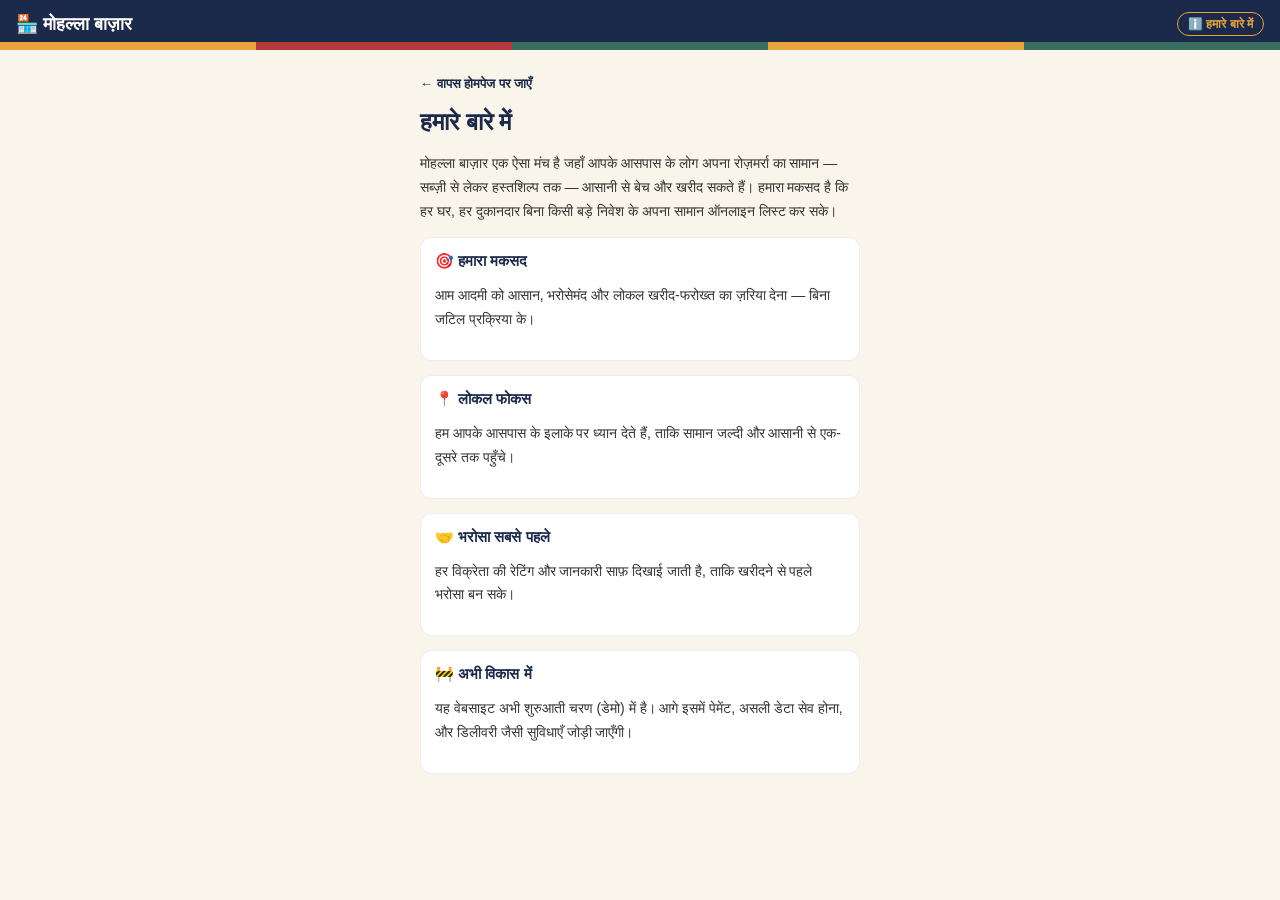
==== about.html @ aa0dbf9a "Create about.html" ====
<!DOCTYPE html>
<html lang="hi">
<head>
  <meta charset="UTF-8">
  <meta name="viewport" content="width=device-width, initial-scale=1.0">
  <title>हमारे बारे में — मोहल्ला बाज़ार</title>
  <link rel="stylesheet" href="style.css">
</head>
<body>

  <header class="header">
    <div class="header-top">
      <div class="logo">🏪 <span>मोहल्ला बाज़ार</span></div>
      <a href="about.html" class="about-link">ℹ️ हमारे बारे में</a>
    </div>
    <div class="stripe">
      <span style="background:#E8A33D"></span>
      <span style="background:#B33A3A"></span>
      <span style="background:#3B6E5E"></span>
      <span style="background:#E8A33D"></span>
      <span style="background:#3B6E5E"></span>
    </div>
  </header>

  <div class="about-page">
    <a href="index.html" class="back-link">← वापस होमपेज पर जाएँ</a>

    <h1>हमारे बारे में</h1>
    <p>
      मोहल्ला बाज़ार एक ऐसा मंच है जहाँ आपके आसपास के लोग अपना रोज़मर्रा का सामान — सब्ज़ी से लेकर हस्तशिल्प तक — आसानी से बेच और खरीद सकते हैं। हमारा मकसद है कि हर घर, हर दुकानदार बिना किसी बड़े निवेश के अपना सामान ऑनलाइन लिस्ट कर सके।
    </p>

    <div class="about-card">
      <h3>🎯 हमारा मकसद</h3>
      <p>आम आदमी को आसान, भरोसेमंद और लोकल खरीद-फरोख्त का ज़रिया देना — बिना जटिल प्रक्रिया के।</p>
    </div>

    <div class="about-card">
      <h3>📍 लोकल फोकस</h3>
      <p>हम आपके आसपास के इलाके पर ध्यान देते हैं, ताकि सामान जल्दी और आसानी से एक-दूसरे तक पहुँचे।</p>
    </div>

    <div class="about-card">
      <h3>🤝 भरोसा सबसे पहले</h3>
      <p>हर विक्रेता की रेटिंग और जानकारी साफ़ दिखाई जाती है, ताकि खरीदने से पहले भरोसा बन सके।</p>
    </div>

    <div class="about-card">
      <h3>🚧 अभी विकास में</h3>
      <p>यह वेबसाइट अभी शुरुआती चरण (डेमो) में है। आगे इसमें पेमेंट, असली डेटा सेव होना, और डिलीवरी जैसी सुविधाएँ जोड़ी जाएँगी।</p>
    </div>
  </div>

</body>
</html>
---- style.css ----
* {
  box-sizing: border-box;
}

body {
  margin: 0;
  font-family: 'Noto Sans Devanagari', 'Noto Sans', sans-serif;
  background-color: #FAF5EA;
  color: #1A1A1A;
}

/* ===== हेडर ===== */
.header {
  background-color: #1B2A4A;
  color: white;
  position: sticky;
  top: 0;
  z-index: 20;
}

.header-top {
  display: flex;
  align-items: center;
  justify-content: space-between;
  padding: 12px 16px 6px;
  font-weight: 800;
  font-size: 18px;
}

.about-link {
  color: #E8A33D;
  text-decoration: none;
  font-size: 12px;
  font-weight: 600;
  border: 1px solid #E8A33D;
  padding: 4px 10px;
  border-radius: 20px;
  white-space: nowrap;
}

.location {
  padding: 0 16px 8px;
  color: #E8A33D;
  font-size: 12px;
}

.search-box {
  padding: 0 16px 12px;
}

.search-box input {
  width: 100%;
  padding: 10px 14px;
  border-radius: 12px;
  border: none;
  outline: none;
  font-size: 14px;
  font-family: inherit;
}

.stripe {
  display: flex;
  height: 8px;
}

.stripe span {
  flex: 1;
}

/* ===== श्रेणियाँ (categories) ===== */
.categories {
  display: flex;
  gap: 8px;
  overflow-x: auto;
  padding: 12px;
  background: #FAF5EA;
  border-bottom: 1px solid rgba(27,42,74,0.1);
}

.cat-btn {
  flex: 0 0 auto;
  display: flex;
  flex-direction: column;
  align-items: center;
  gap: 2px;
  padding: 6px 12px;
  border-radius: 12px;
  border: 1px solid rgba(27,42,74,0.15);
  background: white;
  color: #1B2A4A;
  font-family: inherit;
  font-size: 11px;
  font-weight: 500;
}

.cat-btn.active {
  background: #1B2A4A;
  color: white;
  border-color: #1B2A4A;
}

.cat-btn .emoji {
  font-size: 16px;
}

/* ===== प्रोडक्ट ग्रिड ===== */
.grid {
  padding: 12px;
  display: grid;
  grid-template-columns: 1fr 1fr;
  gap: 12px;
  padding-bottom: 90px;
}

.card {
  background: white;
  border-radius: 12px;
  overflow: hidden;
  border: 1px solid rgba(27,42,74,0.08);
  text-align: left;
  cursor: pointer;
}

.card img {
  width: 100%;
  height: 110px;
  object-fit: cover;
  display: block;
  background: #EDE4D3;
}

.card-body {
  padding: 8px;
}

.card-title {
  font-size: 13px;
  font-weight: 500;
  min-height: 2.3em;
}

.card-price {
  font-weight: 800;
  color: #B33A3A;
  font-size: 15px;
  margin-top: 4px;
}

.card-seller {
  font-size: 10px;
  color: rgba(26,26,26,0.5);
  margin-top: 2px;
}

.dist-badge {
  position: relative;
  top: -26px;
  left: 6px;
  display: inline-block;
  background: rgba(27,42,74,0.85);
  color: white;
  font-size: 10px;
  padding: 2px 6px;
  border-radius: 6px;
}

/* ===== फ्लोटिंग बटन ===== */
.fab {
  position: fixed;
  bottom: 20px;
  right: 20px;
  width: 56px;
  height: 56px;
  border-radius: 50%;
  background: #E8A33D;
  color: #1B2A4A;
  border: none;
  font-size: 28px;
  font-weight: bold;
  box-shadow: 0 4px 10px rgba(0,0,0,0.2);
}

/* ===== मॉडल / पॉपअप ===== */
.modal-overlay {
  display: none;
  position: fixed;
  inset: 0;
  background: rgba(0,0,0,0.4);
  z-index: 30;
  align-items: flex-end;
  justify-content: center;
}

.modal-overlay.show {
  display: flex;
}

.modal {
  background: white;
  width: 100%;
  max-width: 480px;
  border-radius: 16px 16px 0 0;
  padding: 16px;
  max-height: 85vh;
  overflow-y: auto;
}

.modal h2 {
  color: #1B2A4A;
  font-size: 18px;
}

.modal img {
  width: 100%;
  height: 180px;
  object-fit: cover;
  border-radius: 10px;
  background: #EDE4D3;
}

.modal label {
  display: block;
  font-size: 12px;
  color: rgba(26,26,26,0.6);
  margin-top: 10px;
}

.modal input, .modal select {
  width: 100%;
  padding: 10px;
  border-radius: 8px;
  border: 1px solid rgba(27,42,74,0.15);
  font-family: inherit;
  font-size: 14px;
  margin-top: 4px;
}

.btn-primary {
  width: 100%;
  background: #E8A33D;
  color: #1B2A4A;
  border: none;
  padding: 12px;
  border-radius: 10px;
  font-weight: 800;
  font-size: 15px;
  margin-top: 16px;
}

.btn-secondary {
  width: 100%;
  background: transparent;
  color: rgba(26,26,26,0.5);
  border: none;
  padding: 8px;
  font-size: 13px;
  margin-top: 6px;
}

.seller-box {
  display: flex;
  align-items: center;
  gap: 10px;
  background: #FAF5EA;
  border-radius: 10px;
  padding: 10px;
  margin-top: 14px;
}

.seller-avatar {
  width: 40px;
  height: 40px;
  border-radius: 50%;
  background: #1B2A4A;
  color: white;
  display: flex;
  align-items: center;
  justify-content: center;
  font-weight: bold;
}

.seller-info {
  flex: 1;
}

.seller-name {
  font-size: 14px;
  font-weight: 600;
}

.seller-area {
  font-size: 11px;
  color: rgba(26,26,26,0.5);
}

/* ===== About पेज ===== */
.about-page {
  max-width: 480px;
  margin: 0 auto;
  padding: 24px 20px 60px;
}

.about-page .back-link {
  color: #1B2A4A;
  text-decoration: none;
  font-size: 13px;
  font-weight: 600;
}

.about-page h1 {
  color: #1B2A4A;
  font-size: 24px;
  margin-top: 16px;
}

.about-page p {
  font-size: 14px;
  line-height: 1.7;
  color: #333;
}

.about-card {
  background: white;
  border-radius: 12px;
  padding: 14px;
  margin-top: 14px;
  border: 1px solid rgba(27,42,74,0.08);
}

.about-card h3 {
  color: #1B2A4A;
  font-size: 15px;
  margin: 0 0 6px;
                         }
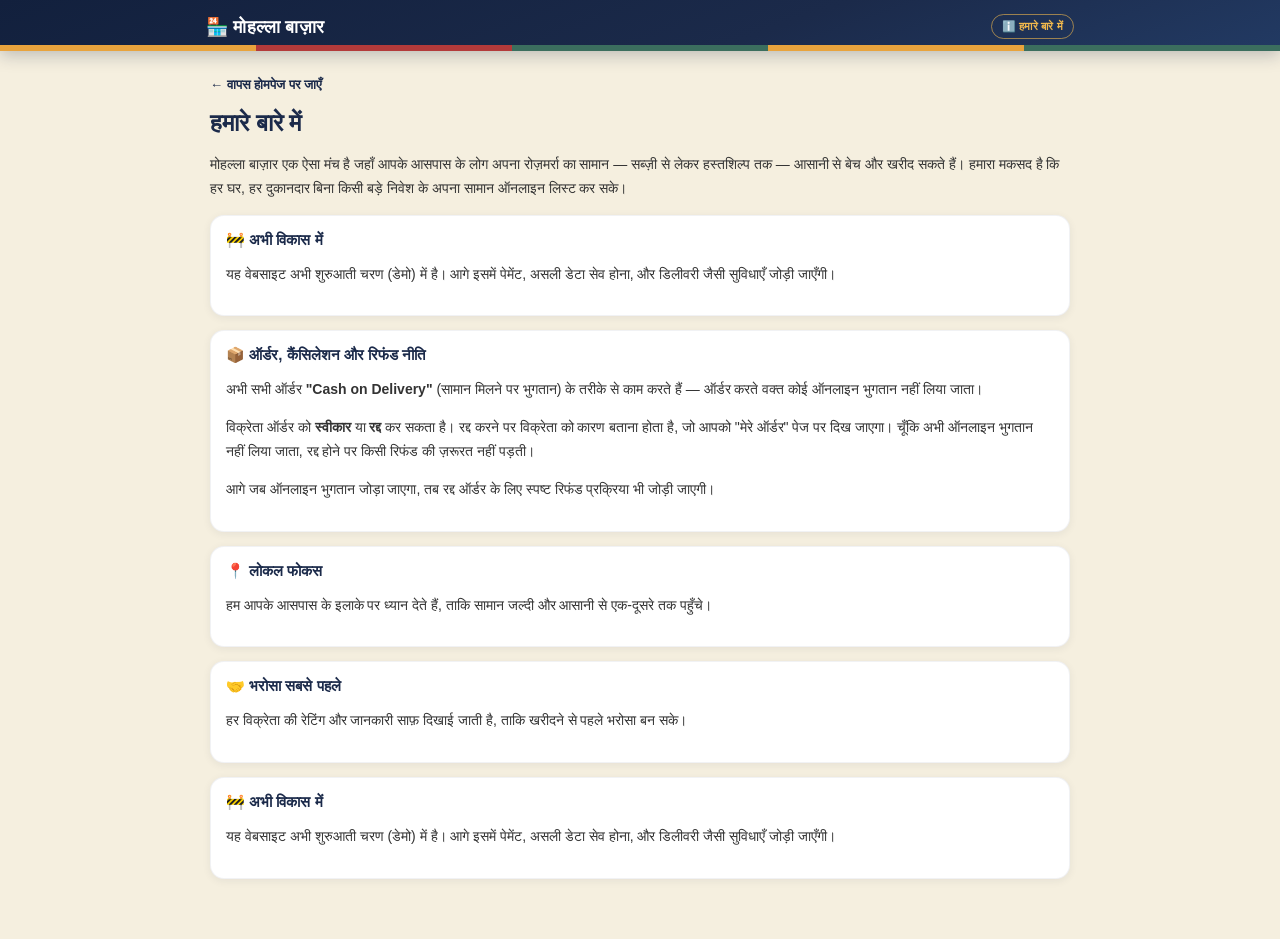
==== commit 1a317778: "Update about.html" ====
--- a/about.html
+++ b/about.html
@@ -31,8 +31,21 @@
     </p>
 
     <div class="about-card">
-      <h3>🎯 हमारा मकसद</h3>
-      <p>आम आदमी को आसान, भरोसेमंद और लोकल खरीद-फरोख्त का ज़रिया देना — बिना जटिल प्रक्रिया के।</p>
+      <h3>🚧 अभी विकास में</h3>
+      <p>यह वेबसाइट अभी शुरुआती चरण (डेमो) में है। आगे इसमें पेमेंट, असली डेटा सेव होना, और डिलीवरी जैसी सुविधाएँ जोड़ी जाएँगी।</p>
+    </div>
+
+    <div class="about-card">
+      <h3>📦 ऑर्डर, कैंसिलेशन और रिफंड नीति</h3>
+      <p>
+        अभी सभी ऑर्डर <b>"Cash on Delivery"</b> (सामान मिलने पर भुगतान) के तरीके से काम करते हैं — ऑर्डर करते वक्त कोई ऑनलाइन भुगतान नहीं लिया जाता।
+      </p>
+      <p>
+        विक्रेता ऑर्डर को <b>स्वीकार</b> या <b>रद्द</b> कर सकता है। रद्द करने पर विक्रेता को कारण बताना होता है, जो आपको "मेरे ऑर्डर" पेज पर दिख जाएगा। चूँकि अभी ऑनलाइन भुगतान नहीं लिया जाता, रद्द होने पर किसी रिफंड की ज़रूरत नहीं पड़ती।
+      </p>
+      <p>
+        आगे जब ऑनलाइन भुगतान जोड़ा जाएगा, तब रद्द ऑर्डर के लिए स्पष्ट रिफंड प्रक्रिया भी जोड़ी जाएगी।
+      </p>
     </div>
 
     <div class="about-card">
--- a/style.css
+++ b/style.css
@@ -5,62 +5,82 @@
 body {
   margin: 0;
   font-family: 'Noto Sans Devanagari', 'Noto Sans', sans-serif;
-  background-color: #FAF5EA;
+  background-color: #F5EFDF;
   color: #1A1A1A;
 }
 
 /* ===== हेडर ===== */
 .header {
-  background-color: #1B2A4A;
+  background: linear-gradient(160deg, #12203D 0%, #1B2A4A 60%, #223a63 100%);
   color: white;
   position: sticky;
   top: 0;
   z-index: 20;
+  box-shadow: 0 4px 16px rgba(18,32,61,0.25);
 }
 
 .header-top {
   display: flex;
   align-items: center;
   justify-content: space-between;
-  padding: 12px 16px 6px;
+  padding: 14px 16px 6px;
   font-weight: 800;
   font-size: 18px;
-}
-
-.about-link {
-  color: #E8A33D;
+  letter-spacing: 0.2px;
+}
+
+.header-links {
+  display: flex;
+  gap: 6px;
+}
+
+.about-link, .seller-link {
+  color: #F0B84D;
   text-decoration: none;
-  font-size: 12px;
+  font-size: 11px;
   font-weight: 600;
-  border: 1px solid #E8A33D;
-  padding: 4px 10px;
+  border: 1px solid rgba(240,184,77,0.6);
+  padding: 5px 10px;
   border-radius: 20px;
   white-space: nowrap;
+  transition: background 0.2s ease, transform 0.15s ease;
+}
+
+.about-link:active, .seller-link:active {
+  background: rgba(240,184,77,0.15);
+  transform: scale(0.96);
 }
 
 .location {
   padding: 0 16px 8px;
-  color: #E8A33D;
-  font-size: 12px;
+  color: #F0B84D;
+  font-size: 12px;
+  opacity: 0.95;
 }
 
 .search-box {
-  padding: 0 16px 12px;
+  padding: 0 16px 14px;
 }
 
 .search-box input {
   width: 100%;
-  padding: 10px 14px;
+  padding: 11px 14px;
   border-radius: 12px;
   border: none;
   outline: none;
   font-size: 14px;
   font-family: inherit;
+  box-shadow: 0 2px 8px rgba(0,0,0,0.15) inset, 0 2px 6px rgba(0,0,0,0.1);
+  transition: box-shadow 0.2s ease;
+}
+
+.search-box input:focus {
+  box-shadow: 0 0 0 2px #F0B84D;
 }
 
 .stripe {
   display: flex;
-  height: 8px;
+  height: 6px;
 }
 
 .stripe span {
@@ -73,7 +93,7 @@
   gap: 8px;
   overflow-x: auto;
   padding: 12px;
-  background: #FAF5EA;
+  background: #F5EFDF;
   border-bottom: 1px solid rgba(27,42,74,0.1);
 }
 
@@ -83,7 +103,7 @@
   flex-direction: column;
   align-items: center;
   gap: 2px;
-  padding: 6px 12px;
+  padding: 7px 13px;
   border-radius: 12px;
   border: 1px solid rgba(27,42,74,0.15);
   background: white;
@@ -91,12 +111,19 @@
   font-family: inherit;
   font-size: 11px;
   font-weight: 500;
+  box-shadow: 0 1px 3px rgba(27,42,74,0.06);
+  transition: background 0.2s ease, transform 0.15s ease, box-shadow 0.2s ease;
+}
+
+.cat-btn:active {
+  transform: scale(0.95);
 }
 
 .cat-btn.active {
   background: #1B2A4A;
   color: white;
   border-color: #1B2A4A;
+  box-shadow: 0 3px 10px rgba(27,42,74,0.35);
 }
 
 .cat-btn .emoji {
@@ -114,11 +141,20 @@
 
 .card {
   background: white;
-  border-radius: 12px;
+  border-radius: 14px;
   overflow: hidden;
-  border: 1px solid rgba(27,42,74,0.08);
+  border: 1px solid rgba(27,42,74,0.06);
   text-align: left;
   cursor: pointer;
+  box-shadow: 0 2px 8px rgba(27,42,74,0.08);
+  transition: transform 0.15s ease, box-shadow 0.2s ease;
+  animation: fadeInUp 0.35s ease backwards;
+  position: relative;
+}
+
+.card:active {
+  transform: scale(0.97);
+  box-shadow: 0 1px 4px rgba(27,42,74,0.1);
 }
 
 .card img {
@@ -130,7 +166,7 @@
 }
 
 .card-body {
-  padding: 8px;
+  padding: 9px;
 }
 
 .card-title {
@@ -141,7 +177,7 @@
 
 .card-price {
   font-weight: 800;
-  color: #B33A3A;
+  color: #A8331F;
   font-size: 15px;
   margin-top: 4px;
 }
@@ -157,11 +193,16 @@
   top: -26px;
   left: 6px;
   display: inline-block;
-  background: rgba(27,42,74,0.85);
+  background: rgba(18,32,61,0.88);
   color: white;
   font-size: 10px;
-  padding: 2px 6px;
+  padding: 2px 7px;
   border-radius: 6px;
+}
+
+@keyframes fadeInUp {
+  from { opacity: 0; transform: translateY(8px); }
+  to { opacity: 1; transform: translateY(0); }
 }
 
 /* ===== फ्लोटिंग बटन ===== */
@@ -169,15 +210,21 @@
   position: fixed;
   bottom: 20px;
   right: 20px;
-  width: 56px;
-  height: 56px;
+  width: 58px;
+  height: 58px;
   border-radius: 50%;
-  background: #E8A33D;
+  background: linear-gradient(160deg, #F0B84D, #DE9A2C);
   color: #1B2A4A;
   border: none;
   font-size: 28px;
   font-weight: bold;
-  box-shadow: 0 4px 10px rgba(0,0,0,0.2);
+  box-shadow: 0 6px 16px rgba(222,154,44,0.45), 0 2px 4px rgba(0,0,0,0.15);
+  transition: transform 0.15s ease, box-shadow 0.2s ease;
+}
+
+.fab:active {
+  transform: scale(0.92);
+  box-shadow: 0 3px 8px rgba(222,154,44,0.4);
 }
 
 /* ===== मॉडल / पॉपअप ===== */
@@ -185,10 +232,11 @@
   display: none;
   position: fixed;
   inset: 0;
-  background: rgba(0,0,0,0.4);
+  background: rgba(10,16,30,0.5);
   z-index: 30;
   align-items: flex-end;
   justify-content: center;
+  backdrop-filter: blur(2px);
 }
 
 .modal-overlay.show {
@@ -199,10 +247,17 @@
   background: white;
   width: 100%;
   max-width: 480px;
-  border-radius: 16px 16px 0 0;
-  padding: 16px;
+  border-radius: 20px 20px 0 0;
+  padding: 18px;
   max-height: 85vh;
   overflow-y: auto;
+  box-shadow: 0 -8px 30px rgba(0,0,0,0.2);
+  animation: slideUp 0.25s ease;
+}
+
+@keyframes slideUp {
+  from { transform: translateY(30px); opacity: 0.6; }
+  to { transform: translateY(0); opacity: 1; }
 }
 
 .modal h2 {
@@ -214,8 +269,9 @@
   width: 100%;
   height: 180px;
   object-fit: cover;
-  border-radius: 10px;
+  border-radius: 12px;
   background: #EDE4D3;
+  box-shadow: 0 4px 12px rgba(27,42,74,0.15);
 }
 
 .modal label {
@@ -227,24 +283,36 @@
 
 .modal input, .modal select {
   width: 100%;
-  padding: 10px;
-  border-radius: 8px;
+  padding: 11px;
+  border-radius: 10px;
   border: 1px solid rgba(27,42,74,0.15);
   font-family: inherit;
   font-size: 14px;
   margin-top: 4px;
+  transition: box-shadow 0.2s ease;
+}
+
+.modal input:focus, .modal select:focus {
+  outline: none;
+  box-shadow: 0 0 0 2px #1B2A4A;
 }
 
 .btn-primary {
   width: 100%;
-  background: #E8A33D;
+  background: linear-gradient(160deg, #F0B84D, #DE9A2C);
   color: #1B2A4A;
   border: none;
-  padding: 12px;
-  border-radius: 10px;
+  padding: 13px;
+  border-radius: 12px;
   font-weight: 800;
   font-size: 15px;
   margin-top: 16px;
+  box-shadow: 0 4px 12px rgba(222,154,44,0.35);
+  transition: transform 0.15s ease;
+}
+
+.btn-primary:active {
+  transform: scale(0.97);
 }
 
 .btn-secondary {
@@ -261,8 +329,8 @@
   display: flex;
   align-items: center;
   gap: 10px;
-  background: #FAF5EA;
-  border-radius: 10px;
+  background: #F5EFDF;
+  border-radius: 12px;
   padding: 10px;
   margin-top: 14px;
 }
@@ -271,12 +339,13 @@
   width: 40px;
   height: 40px;
   border-radius: 50%;
-  background: #1B2A4A;
+  background: linear-gradient(160deg, #223a63, #12203D);
   color: white;
   display: flex;
   align-items: center;
   justify-content: center;
   font-weight: bold;
+  box-shadow: 0 2px 6px rgba(18,32,61,0.3);
 }
 
 .seller-info {
@@ -321,14 +390,1197 @@
 
 .about-card {
   background: white;
-  border-radius: 12px;
-  padding: 14px;
+  border-radius: 14px;
+  padding: 15px;
   margin-top: 14px;
-  border: 1px solid rgba(27,42,74,0.08);
+  border: 1px solid rgba(27,42,74,0.06);
+  box-shadow: 0 2px 8px rgba(27,42,74,0.07);
 }
 
 .about-card h3 {
   color: #1B2A4A;
   font-size: 15px;
   margin: 0 0 6px;
-                         }
+}
+
+/* ===== विक्रेता डैशबोर्ड ===== */
+.seller-page {
+  max-width: 480px;
+  margin: 0 auto;
+  padding: 20px 16px 60px;
+}
+
+.seller-page h1 {
+  color: #1B2A4A;
+  font-size: 22px;
+  margin-bottom: 2px;
+}
+
+.seller-note {
+  font-size: 12px;
+  color: rgba(26,26,26,0.5);
+  margin-top: 0;
+}
+
+.stat-grid {
+  display: grid;
+  grid-template-columns: 1fr 1fr;
+  gap: 10px;
+  margin: 16px 0;
+}
+
+.stat-card {
+  background: white;
+  border-radius: 12px;
+  padding: 12px;
+  box-shadow: 0 2px 8px rgba(27,42,74,0.07);
+  text-align: center;
+}
+
+.stat-card.warn {
+  background: #FFF6E5;
+}
+
+.stat-card.danger {
+  background: #FDECEC;
+}
+
+.stat-value {
+  font-size: 20px;
+  font-weight: 800;
+  color: #1B2A4A;
+}
+
+.stat-label {
+  font-size: 11px;
+  color: rgba(26,26,26,0.55);
+  margin-top: 2px;
+}
+
+.section-box {
+  background: white;
+  border-radius: 14px;
+  padding: 16px;
+  margin-top: 16px;
+  box-shadow: 0 2px 8px rgba(27,42,74,0.07);
+}
+
+.section-box h3 {
+  color: #1B2A4A;
+  font-size: 15px;
+  margin: 0 0 10px;
+}
+
+.empty-note {
+  font-size: 13px;
+  color: rgba(26,26,26,0.45);
+  text-align: center;
+  padding: 10px 0;
+}
+
+.cat-bar-row {
+  display: flex;
+  align-items: center;
+  gap: 8px;
+  margin-bottom: 8px;
+  font-size: 12px;
+}
+
+.cat-bar-label {
+  width: 100px;
+  flex-shrink: 0;
+  color: #333;
+}
+
+.cat-bar-track {
+  flex: 1;
+  background: #EDE4D3;
+  border-radius: 6px;
+  height: 10px;
+  overflow: hidden;
+}
+
+.cat-bar-fill {
+  height: 100%;
+  background: linear-gradient(90deg, #F0B84D, #DE9A2C);
+  border-radius: 6px;
+  transition: width 0.4s ease;
+}
+
+.cat-bar-count {
+  width: 20px;
+  text-align: right;
+  color: #1B2A4A;
+  font-weight: 700;
+}
+
+.product-row {
+  display: flex;
+  align-items: center;
+  gap: 10px;
+  padding: 10px 0;
+  border-bottom: 1px solid rgba(27,42,74,0.08);
+}
+
+.product-row:last-child {
+  border-bottom: none;
+}
+
+.product-row img {
+  width: 52px;
+  height: 52px;
+  border-radius: 10px;
+  object-fit: cover;
+  background: #EDE4D3;
+  flex-shrink: 0;
+}
+
+.product-row-info {
+  flex: 1;
+  min-width: 0;
+}
+
+.product-row-title {
+  font-size: 13px;
+  font-weight: 600;
+  color: #1A1A1A;
+}
+
+.product-row-price {
+  font-size: 12px;
+  color: #A8331F;
+  font-weight: 700;
+}
+
+.warn-text {
+  font-size: 11px;
+  color: #B8860B;
+  font-weight: 600;
+}
+
+.danger-text {
+  font-size: 11px;
+  color: #C0392B;
+  font-weight: 600;
+}
+
+.product-row-actions {
+  display: flex;
+  gap: 6px;
+}
+
+.mini-btn {
+  border: none;
+  background: #F5EFDF;
+  width: 32px;
+  height: 32px;
+  border-radius: 8px;
+  font-size: 14px;
+}
+
+.mini-btn.delete {
+  background: #FDECEC;
+}
+
+/* ===== छोटी स्क्रीन ===== */
+@media (max-width: 340px) {
+  .grid {
+    gap: 8px;
+    padding: 8px;
+  }
+  .card-title {
+    font-size: 12px;
+  }
+  .header-top {
+    font-size: 15px;
+  }
+  .about-link, .seller-link {
+    font-size: 10px;
+    padding: 4px 8px;
+  }
+}
+
+/* ===== बड़ी स्क्रीन (टैबलेट) ===== */
+@media (min-width: 600px) {
+  .header-top, .location, .search-box, .categories, .grid, .about-page, .seller-page {
+    max-width: 640px;
+    margin-left: auto;
+    margin-right: auto;
+  }
+  .grid {
+    grid-template-columns: repeat(3, 1fr);
+  }
+}
+
+/* ===== बहुत बड़ी स्क्रीन (लैपटॉप/डेस्कटॉप) ===== */
+@media (min-width: 1000px) {
+  .header-top, .location, .search-box, .categories, .grid, .about-page, .seller-page {
+    max-width: 900px;
+  }
+  .grid {
+    grid-template-columns: repeat(4, 1fr);
+  }
+}
+
+/* ===== प्रीमियम कार्ड ===== */
+.premium-card {
+  background: white;
+  border-radius: 14px;
+  padding: 16px;
+  margin-top: 16px;
+  box-shadow: 0 2px 8px rgba(27,42,74,0.07);
+  border: 1px solid rgba(27,42,74,0.06);
+}
+
+.premium-card.premium-active {
+  background: linear-gradient(160deg, #12203D, #223a63);
+  color: white;
+}
+
+.premium-title {
+  font-weight: 800;
+  color: #1B2A4A;
+  font-size: 15px;
+  margin-bottom: 8px;
+}
+
+.premium-badge {
+  display: inline-block;
+  background: #F0B84D;
+  color: #1B2A4A;
+  font-weight: 800;
+  font-size: 13px;
+  padding: 5px 12px;
+  border-radius: 20px;
+  margin-bottom: 8px;
+}
+
+.premium-list {
+  list-style: none;
+  padding: 0;
+  margin: 8px 0;
+  font-size: 13px;
+  line-height: 1.9;
+}
+
+.premium-hint {
+  font-size: 11px;
+  color: rgba(26,26,26,0.4);
+  margin-top: 8px;
+}
+
+.premium-active .premium-hint {
+  color: rgba(255,255,255,0.6);
+}
+
+.verified-badge {
+  display: inline-block;
+  background: #E7F5EC;
+  color: #2E7D4F;
+  font-size: 11px;
+  font-weight: 700;
+  padding: 3px 8px;
+  border-radius: 20px;
+  vertical-align: middle;
+  margin-left: 6px;
+}
+
+.locked-box {
+  background: #F5EFDF;
+  border-radius: 10px;
+  padding: 14px;
+  text-align: center;
+  font-size: 13px;
+}
+
+.analysis-row {
+  display: flex;
+  justify-content: space-between;
+  font-size: 13px;
+  padding: 7px 0;
+  border-bottom: 1px solid rgba(27,42,74,0.06);
+}
+
+.analysis-row:last-of-type {
+  border-bottom: none;
+}
+
+.limit-note {
+  font-size: 11px;
+  color: #B8860B;
+  margin: 0 0 10px;
+}
+
+.limit-note.ok {
+  color: #2E7D4F;
+}
+
+.featured-row {
+  background: #FFF9EC;
+  margin: 0 -8px;
+  padding: 10px 8px;
+  border-radius: 10px;
+}
+
+.featured-tag {
+  font-size: 10px;
+  background: #F0B84D;
+  color: #1B2A4A;
+  padding: 1px 6px;
+  border-radius: 8px;
+  margin-left: 4px;
+}
+
+.mini-btn.star-active {
+  background: #F0B84D;
+}
+
+/* ===== फोटो अपलोड बटन ===== */
+.file-input {
+  display: none;
+}
+
+.upload-btn {
+  display: inline-block;
+  background: #F5EFDF;
+  border: 1px dashed rgba(27,42,74,0.35);
+  color: #1B2A4A;
+  padding: 10px 14px;
+  border-radius: 10px;
+  font-size: 13px;
+  font-weight: 600;
+  text-align: center;
+  margin-top: 4px;
+  cursor: pointer;
+}
+
+.img-preview-wrap {
+  position: relative;
+  margin-top: 10px;
+}
+
+.img-preview-wrap img {
+  width: 100%;
+  max-height: 160px;
+  object-fit: cover;
+  border-radius: 10px;
+  background: #EDE4D3;
+}
+
+.logo-preview-wrap img {
+  width: 90px;
+  height: 90px;
+  border-radius: 50%;
+  max-height: none;
+}
+
+.remove-img-btn {
+  position: absolute;
+  top: 6px;
+  right: 6px;
+  background: rgba(0,0,0,0.6);
+  color: white;
+  border: none;
+  border-radius: 20px;
+  padding: 4px 10px;
+  font-size: 11px;
+}
+
+/* ===== दुकान की स्टोरफ्रंट प्रीव्यू ===== */
+.storefront-card {
+  background: white;
+  border-radius: 16px;
+  overflow: hidden;
+  box-shadow: 0 3px 12px rgba(27,42,74,0.1);
+  margin-top: 10px;
+}
+
+.storefront-empty {
+  padding: 20px;
+  text-align: center;
+  font-size: 13px;
+  color: rgba(26,26,26,0.6);
+}
+
+/* फोटो के नीचे गहरा शेड, ताकि नाम हमेशा साफ़ पढ़ने लायक रहे */
+.storefront-banner {
+  height: 130px;
+  background-size: cover;
+  background-position: center;
+  background-color: #1B2A4A;
+  position: relative;
+}
+
+.storefront-banner::after {
+  content: "";
+  position: absolute;
+  inset: 0;
+  background: linear-gradient(to top, rgba(0,0,0,0.75) 0%, rgba(0,0,0,0.15) 55%, rgba(0,0,0,0) 100%);
+}
+
+.storefront-body {
+  display: flex;
+  align-items: flex-end;
+  gap: 10px;
+  padding: 0 14px;
+  margin-top: -58px;
+  position: relative;
+  z-index: 2;
+}
+
+.storefront-logo {
+  width: 68px;
+  height: 68px;
+  border-radius: 50%;
+  border: 3px solid white;
+  object-fit: cover;
+  background: #EDE4D3;
+  box-shadow: 0 2px 8px rgba(0,0,0,0.2);
+}
+
+.storefront-info {
+  padding-bottom: 4px;
+}
+
+.storefront-name {
+  font-weight: 800;
+  font-size: 16px;
+  color: white;
+  text-shadow: 0 1px 4px rgba(0,0,0,0.5);
+}
+
+.storefront-owner, .storefront-area {
+  font-size: 12px;
+  color: rgba(255,255,255,0.9);
+  text-shadow: 0 1px 3px rgba(0,0,0,0.5);
+}
+
+.storefront-desc {
+  font-size: 13px;
+  color: #333;
+  padding: 10px 14px 0;
+  line-height: 1.6;
+}
+
+.storefront-stats {
+  display: flex;
+  justify-content: space-around;
+  padding: 14px;
+  margin-top: 8px;
+  border-top: 1px solid rgba(27,42,74,0.08);
+}
+
+.storefront-stats div {
+  text-align: center;
+}
+
+.storefront-stats b {
+  display: block;
+  font-size: 14px;
+  color: #1B2A4A;
+}
+
+.storefront-stats span {
+  font-size: 10px;
+  color: rgba(26,26,26,0.5);
+}
+
+.storefront-contact {
+  text-align: center;
+  background: #F5EFDF;
+  padding: 10px;
+  font-size: 13px;
+  font-weight: 600;
+  color: #1B2A4A;
+}
+
+/* ===== होमपेज कार्ड पर फीचर्ड टैग ===== */
+.card-featured-tag {
+  position: absolute;
+  top: 6px;
+  right: 6px;
+  background: #F0B84D;
+  color: #1B2A4A;
+  font-size: 10px;
+  font-weight: 700;
+  padding: 2px 7px;
+  border-radius: 8px;
+}
+
+/* ===== दुकानदार का लोगो (गोल फोटो) पॉपअप में ===== */
+.seller-avatar-img {
+  width: 40px;
+  height: 40px;
+  border-radius: 50%;
+  object-fit: cover;
+  background: #1B2A4A;
+}
+
+/* ===== "दुकान देखें" बटन ===== */
+.shop-link-btn {
+  display: block;
+  text-align: center;
+  width: 100%;
+  background: transparent;
+  color: #1B2A4A;
+  border: 1px solid rgba(27,42,74,0.25);
+  padding: 10px;
+  border-radius: 10px;
+  font-size: 13px;
+  font-weight: 600;
+  text-decoration: none;
+  margin-top: 8px;
+  box-sizing: border-box;
+}
+
+.form-subheading {
+  color: #1B2A4A;
+  font-size: 14px;
+  margin: 18px 0 4px;
+  padding-top: 10px;
+  border-top: 1px dashed rgba(27,42,74,0.15);
+}
+
+.storefront-address-box {
+  font-size: 12px;
+  color: #333;
+  background: #F5EFDF;
+  padding: 8px 14px;
+  margin-top: 8px;
+}
+
+/* ===== section-box के अंदर वाले फॉर्म को ठीक से दिखाना ===== */
+.section-box label {
+  display: block;
+  font-size: 12px;
+  color: rgba(26,26,26,0.6);
+  margin-top: 12px;
+}
+
+.section-box input,
+.section-box select {
+  display: block;
+  width: 100%;
+  padding: 11px;
+  border-radius: 10px;
+  border: 1px solid rgba(27,42,74,0.15);
+  font-family: inherit;
+  font-size: 14px;
+  margin-top: 4px;
+  box-sizing: border-box;
+}
+
+.section-box input:focus,
+.section-box select:focus {
+  outline: none;
+  box-shadow: 0 0 0 2px #1B2A4A;
+}
+
+/* ===== सेव होने पर दिखने वाला हरा मैसेज ===== */
+.success-banner {
+  display: none;
+  background: #E7F5EC;
+  color: #2E7D4F;
+  border: 1px solid #B7E4C7;
+  padding: 12px 14px;
+  border-radius: 12px;
+  font-size: 13px;
+  font-weight: 600;
+  text-align: center;
+  margin-bottom: 14px;
+}
+
+.success-banner.show {
+  display: block;
+}
+
+.edit-toggle-btn {
+  width: 100%;
+  background: white;
+  border: 1px solid rgba(27,42,74,0.2);
+  color: #1B2A4A;
+  padding: 12px;
+  border-radius: 12px;
+  font-weight: 700;
+  font-size: 14px;
+  margin-top: 14px;
+  box-shadow: 0 2px 8px rgba(27,42,74,0.07);
+}
+
+.shop-id-badge {
+  margin: 10px 14px 0;
+  background: #F5EFDF;
+  color: #1B2A4A;
+  font-size: 12px;
+  padding: 8px 12px;
+  border-radius: 8px;
+  display: inline-block;
+}
+.order-product-name {
+  font-size: 13px;
+  color: #A8331F;
+  font-weight: 600;
+  margin-top: -4px;
+}
+.shop-id-badge b {
+  letter-spacing: 0.5px;
+  color: #A8331F;
+}
+
+.delete-account-btn {
+  width: 100%;
+  background: #FDECEC;
+  border: 1px solid rgba(192,57,43,0.3);
+  color: #C0392B;
+  padding: 12px;
+  border-radius: 12px;
+  font-weight: 700;
+  font-size: 13px;
+  margin-top: 10px;
+  }
+.auth-tabs {
+  display: flex;
+  gap: 8px;
+  margin-top: 16px;
+}
+
+.auth-tab {
+  flex: 1;
+  background: white;
+  border: 1px solid rgba(27,42,74,0.15);
+  color: #1B2A4A;
+  padding: 11px;
+  border-radius: 10px;
+  font-weight: 700;
+  font-size: 13px;
+}
+
+.auth-tab.active {
+  background: #1B2A4A;
+  color: white;
+  border-color: #1B2A4A;
+}
+
+.auth-note {
+  font-size: 11px;
+  color: rgba(26,26,26,0.45);
+  text-align: center;
+  margin-top: 14px;
+}
+.order-tabs {
+  display: flex;
+  gap: 6px;
+  overflow-x: auto;
+  margin-top: 16px;
+}
+
+.order-tab {
+  flex: 0 0 auto;
+  background: white;
+  border: 1px solid rgba(27,42,74,0.15);
+  color: #1B2A4A;
+  padding: 8px 14px;
+  border-radius: 20px;
+  font-size: 12px;
+  font-weight: 600;
+  white-space: nowrap;
+}
+
+.order-tab.active {
+  background: #1B2A4A;
+  color: white;
+  border-color: #1B2A4A;
+}
+
+.order-card {
+  margin-top: 12px;
+}
+
+.order-card-top {
+  display: flex;
+  gap: 10px;
+  align-items: center;
+}
+
+.order-card-top img {
+  width: 60px;
+  height: 60px;
+  border-radius: 10px;
+  object-fit: cover;
+  background: #EDE4D3;
+  flex-shrink: 0;
+}
+
+.order-buyer-info {
+  margin-top: 10px;
+  padding-top: 10px;
+  border-top: 1px dashed rgba(27,42,74,0.15);
+  font-size: 12px;
+  color: #333;
+  line-height: 1.8;
+}
+
+.order-date {
+  color: rgba(26,26,26,0.4);
+  font-size: 11px;
+}
+.menu-btn {
+  background: transparent;
+  border: none;
+  color: white;
+  font-size: 22px;
+  padding: 4px 8px;
+  margin-right: 4px;
+}
+
+.side-menu-overlay {
+  display: none;
+  position: fixed;
+  inset: 0;
+  background: rgba(10,16,30,0.5);
+  z-index: 40;
+}
+
+.side-menu-overlay.show {
+  display: block;
+}
+
+.side-menu {
+  background: #FAF5EA;
+  width: 78%;
+  max-width: 300px;
+  height: 100%;
+  box-shadow: 4px 0 20px rgba(0,0,0,0.2);
+  animation: slideInLeft 0.2s ease;
+}
+
+@keyframes slideInLeft {
+  from { transform: translateX(-100%); }
+  to { transform: translateX(0); }
+}
+
+.side-menu-header {
+  background: #1B2A4A;
+  color: white;
+  padding: 18px 16px;
+  display: flex;
+  justify-content: space-between;
+  align-items: center;
+  font-weight: 800;
+  font-size: 16px;
+}
+
+.close-menu-btn {
+  background: transparent;
+  border: none;
+  color: white;
+  font-size: 18px;
+}
+
+.side-menu-item {
+  display: block;
+  padding: 14px 18px;
+  color: #1A1A1A;
+  text-decoration: none;
+  font-size: 14px;
+  font-weight: 500;
+  border-bottom: 1px solid rgba(27,42,74,0.08);
+}
+
+.side-menu-item:active {
+  background: rgba(27,42,74,0.06);
+}
+.detail-btn-row {
+  display: flex;
+  gap: 8px;
+  margin-top: 16px;
+}
+
+.btn-secondary-outline {
+  flex: 1;
+  background: white;
+  border: 1.5px solid #1B2A4A;
+  color: #1B2A4A;
+  padding: 12px;
+  border-radius: 12px;
+  font-weight: 700;
+  font-size: 13px;
+}
+
+.detail-btn-row .btn-primary {
+  flex: 1;
+}
+.cart-total-row {
+  display: flex;
+  justify-content: space-between;
+  align-items: center;
+  font-size: 15px;
+  padding-bottom: 12px;
+  border-bottom: 1px dashed rgba(27,42,74,0.15);
+  margin-bottom: 4px;
+}
+
+.cart-total-row b {
+  color: #A8331F;
+  font-size: 20px;
+}
+
+.cart-qty-row {
+  display: flex;
+  align-items: center;
+  gap: 10px;
+  margin-top: 10px;
+  padding-top: 10px;
+  border-top: 1px dashed rgba(27,42,74,0.15);
+}
+
+.qty-btn {
+  width: 28px;
+  height: 28px;
+  border-radius: 8px;
+  border: 1px solid rgba(27,42,74,0.2);
+  background: white;
+  color: #1B2A4A;
+  font-size: 16px;
+  font-weight: 700;
+}
+
+.qty-value {
+  font-weight: 700;
+  min-width: 20px;
+  text-align: center;
+}
+
+.cart-item-total {
+  flex: 1;
+  text-align: right;
+  font-size: 13px;
+  color: #A8331F;
+  font-weight: 700;
+}
+#buyerProfileBox {
+  margin-top: 12px;
+}
+/* ===== स्वागत बैनर ===== */
+.welcome-banner {
+  padding: 14px 16px 6px;
+}
+
+.welcome-greeting {
+  font-size: 17px;
+  font-weight: 800;
+  color: #1B2A4A;
+}
+
+.welcome-sub {
+  font-size: 12px;
+  color: rgba(26,26,26,0.55);
+  margin-top: 2px;
+}
+
+/* ===== स्केलेटन लोडिंग ===== */
+.skeleton-card {
+  cursor: default;
+}
+
+.skeleton-img {
+  width: 100%;
+  height: 110px;
+  background: linear-gradient(90deg, #EDE4D3 25%, #F5EFDF 37%, #EDE4D3 63%);
+  background-size: 400% 100%;
+  animation: shimmer 1.4s ease infinite;
+}
+
+.skeleton-line {
+  height: 10px;
+  border-radius: 4px;
+  background: linear-gradient(90deg, #EDE4D3 25%, #F5EFDF 37%, #EDE4D3 63%);
+  background-size: 400% 100%;
+  animation: shimmer 1.4s ease infinite;
+}
+
+@keyframes shimmer {
+  0% { background-position: 100% 0; }
+  100% { background-position: -100% 0; }
+}
+
+/* ===== खाली स्क्रीन (कुछ न मिलने पर) ===== */
+.empty-state {
+  grid-column: 1 / -1;
+  text-align: center;
+  padding: 50px 20px;
+}
+
+.empty-state-emoji {
+  font-size: 40px;
+  margin-bottom: 10px;
+}
+
+.empty-state-title {
+  font-weight: 700;
+  color: #1B2A4A;
+  font-size: 15px;
+  margin: 0;
+}
+
+.empty-state-sub {
+  font-size: 12px;
+  color: rgba(26,26,26,0.5);
+  margin-top: 4px;
+}
+.rating-badge {
+  display: inline-block;
+  background: #FFF6E5;
+  color: #B8860B;
+  font-size: 12px;
+  font-weight: 700;
+  padding: 4px 10px;
+  border-radius: 8px;
+  margin: 8px 14px 0;
+}
+
+.rating-none {
+  background: #F5EFDF;
+  color: rgba(26,26,26,0.4);
+  font-weight: 500;
+}
+
+.star-picker {
+  display: flex;
+  gap: 6px;
+  font-size: 30px;
+  margin-top: 6px;
+}
+
+.star-picker span {
+  cursor: pointer;
+  opacity: 0.25;
+  filter: grayscale(1);
+}
+
+.star-picker span.star-selected {
+  opacity: 1;
+  filter: grayscale(0);
+}
+.mini-img-box {
+  position: relative;
+  display: inline-block;
+  margin: 6px 6px 0 0;
+}
+
+.mini-img-box img {
+  width: 70px;
+  height: 70px;
+  border-radius: 8px;
+  object-fit: cover;
+  background: #EDE4D3;
+}
+
+.mini-img-box .remove-img-btn {
+  top: -6px;
+  right: -6px;
+}
+
+.multi-img-preview {
+  margin-top: 6px;
+}
+
+.gallery-main-wrap {
+  position: relative;
+}
+
+.gallery-main-wrap img {
+  width: 100%;
+  height: 180px;
+  object-fit: cover;
+  border-radius: 12px;
+  background: #EDE4D3;
+  cursor: zoom-in;
+}
+
+.gallery-dots {
+  position: absolute;
+  bottom: 8px;
+  left: 0;
+  right: 0;
+  display: flex;
+  justify-content: center;
+  gap: 6px;
+}
+
+.gallery-dot {
+  width: 8px;
+  height: 8px;
+  border-radius: 50%;
+  background: rgba(255,255,255,0.6);
+  border: 1px solid rgba(0,0,0,0.2);
+}
+
+.gallery-dot.active {
+  background: #F0B84D;
+}
+
+.zoom-overlay {
+  display: none;
+  position: fixed;
+  inset: 0;
+  background: rgba(0,0,0,0.92);
+  z-index: 50;
+  align-items: center;
+  justify-content: center;
+}
+
+.zoom-overlay.show {
+  display: flex;
+}
+
+.zoom-overlay img {
+  max-width: 95%;
+  max-height: 85%;
+  object-fit: contain;
+}
+
+.zoom-close-btn {
+  position: absolute;
+  top: 20px;
+  right: 20px;
+  background: rgba(255,255,255,0.15);
+  color: white;
+  border: none;
+  width: 36px;
+  height: 36px;
+  border-radius: 50%;
+  font-size: 18px;
+}
+.notify-link {
+  position: relative;
+}
+
+.notify-badge {
+  display: inline-block;
+  background: #C0392B;
+  color: white;
+  font-size: 11px;
+  font-weight: 800;
+  padding: 2px 8px;
+  border-radius: 20px;
+  margin-left: 6px;
+}
+.sort-row {
+  padding: 0 16px 12px;
+}
+
+.sort-row select {
+  width: 100%;
+  padding: 9px 12px;
+  border-radius: 10px;
+  border: none;
+  font-size: 13px;
+  font-family: inherit;
+  color: #1B2A4A;
+  font-weight: 600;
+}
+.wishlist-heart {
+  position: absolute;
+  top: 6px;
+  left: 6px;
+  background: rgba(255,255,255,0.9);
+  border: none;
+  width: 30px;
+  height: 30px;
+  border-radius: 50%;
+  font-size: 15px;
+  display: flex;
+  align-items: center;
+  justify-content: center;
+  box-shadow: 0 2px 6px rgba(0,0,0,0.15);
+}
+.invoice-paper {
+  background: white;
+  border-radius: 14px;
+  padding: 20px;
+  margin-top: 16px;
+  box-shadow: 0 2px 8px rgba(27,42,74,0.08);
+}
+
+.invoice-header {
+  display: flex;
+  justify-content: space-between;
+  align-items: center;
+  border-bottom: 2px solid #1B2A4A;
+  padding-bottom: 12px;
+  margin-bottom: 12px;
+}
+
+.invoice-logo {
+  font-weight: 800;
+  color: #1B2A4A;
+  font-size: 16px;
+}
+
+.invoice-id {
+  font-size: 12px;
+  color: rgba(26,26,26,0.5);
+}
+
+.invoice-meta {
+  display: flex;
+  justify-content: space-between;
+  font-size: 12px;
+  margin-bottom: 14px;
+}
+
+.invoice-section {
+  margin-bottom: 14px;
+}
+
+.invoice-section h4 {
+  font-size: 12px;
+  color: rgba(26,26,26,0.5);
+  margin: 0 0 3px;
+  text-transform: uppercase;
+}
+
+.invoice-section p {
+  font-size: 13px;
+  margin: 0;
+  line-height: 1.6;
+}
+
+.invoice-table {
+  width: 100%;
+  border-collapse: collapse;
+  font-size: 13px;
+  margin: 14px 0;
+}
+
+.invoice-table th, .invoice-table td {
+  text-align: left;
+  padding: 8px 6px;
+  border-bottom: 1px solid rgba(27,42,74,0.1);
+}
+
+.invoice-total {
+  display: flex;
+  justify-content: space-between;
+  font-size: 16px;
+  padding-top: 8px;
+  border-top: 2px solid #1B2A4A;
+}
+
+.invoice-total b {
+  color: #A8331F;
+}
+
+.invoice-footer-note {
+  text-align: center;
+  font-size: 10px;
+  color: rgba(26,26,26,0.4);
+  margin-top: 20px;
+}
+
+@media print {
+  .no-print { display: none !important; }
+  body { background: white; }
+  .invoice-paper { box-shadow: none; margin: 0; }
+}
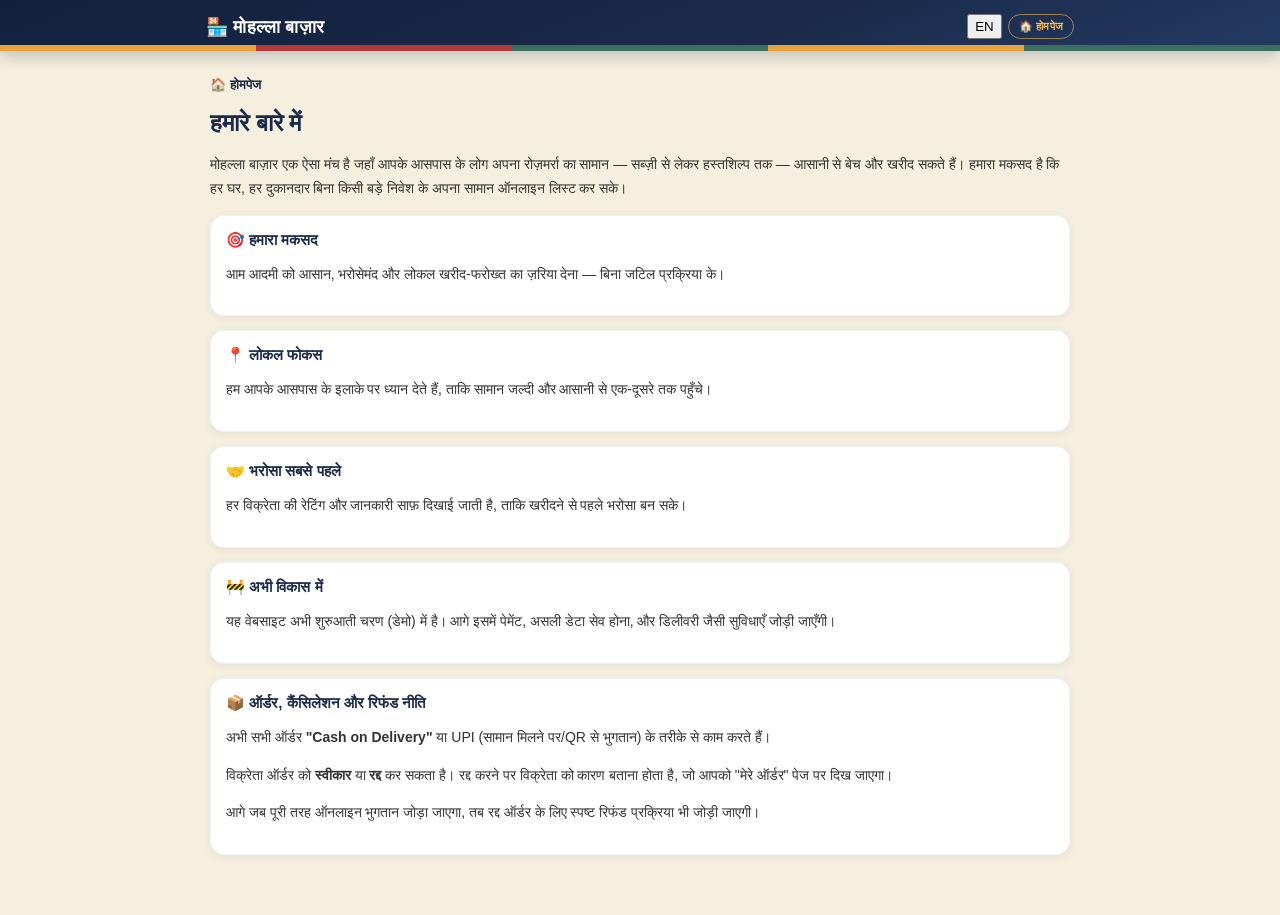
==== commit c71725b3: "Update about.html" ====
--- a/about.html
+++ b/about.html
@@ -10,8 +10,11 @@
 
   <header class="header">
     <div class="header-top">
-      <div class="logo">🏪 <span>मोहल्ला बाज़ार</span></div>
-      <a href="about.html" class="about-link">ℹ️ हमारे बारे में</a>
+      <div class="logo">🏪 <span data-i18n="appName">मोहल्ला बाज़ार</span></div>
+      <div class="header-links">
+        <button type="button" id="langToggleBtn" class="lang-btn">EN</button>
+        <a href="index.html" class="about-link" data-i18n="homeLink">🏠 होमपेज</a>
+      </div>
     </div>
     <div class="stripe">
       <span style="background:#E8A33D"></span>
@@ -23,46 +26,55 @@
   </header>
 
   <div class="about-page">
-    <a href="index.html" class="back-link">← वापस होमपेज पर जाएँ</a>
+    <a href="index.html" class="back-link" data-i18n="homeLink">← वापस होमपेज पर जाएँ</a>
 
-    <h1>हमारे बारे में</h1>
-    <p>
+    <h1 data-i18n="aboutTitle">हमारे बारे में</h1>
+    <p data-i18n="aboutIntro">
       मोहल्ला बाज़ार एक ऐसा मंच है जहाँ आपके आसपास के लोग अपना रोज़मर्रा का सामान — सब्ज़ी से लेकर हस्तशिल्प तक — आसानी से बेच और खरीद सकते हैं। हमारा मकसद है कि हर घर, हर दुकानदार बिना किसी बड़े निवेश के अपना सामान ऑनलाइन लिस्ट कर सके।
     </p>
 
     <div class="about-card">
-      <h3>🚧 अभी विकास में</h3>
-      <p>यह वेबसाइट अभी शुरुआती चरण (डेमो) में है। आगे इसमें पेमेंट, असली डेटा सेव होना, और डिलीवरी जैसी सुविधाएँ जोड़ी जाएँगी।</p>
+      <h3 data-i18n="aboutMissionTitle">🎯 हमारा मकसद</h3>
+      <p data-i18n="aboutMissionText">आम आदमी को आसान, भरोसेमंद और लोकल खरीद-फरोख्त का ज़रिया देना — बिना जटिल प्रक्रिया के।</p>
     </div>
 
     <div class="about-card">
-      <h3>📦 ऑर्डर, कैंसिलेशन और रिफंड नीति</h3>
-      <p>
-        अभी सभी ऑर्डर <b>"Cash on Delivery"</b> (सामान मिलने पर भुगतान) के तरीके से काम करते हैं — ऑर्डर करते वक्त कोई ऑनलाइन भुगतान नहीं लिया जाता।
-      </p>
-      <p>
-        विक्रेता ऑर्डर को <b>स्वीकार</b> या <b>रद्द</b> कर सकता है। रद्द करने पर विक्रेता को कारण बताना होता है, जो आपको "मेरे ऑर्डर" पेज पर दिख जाएगा। चूँकि अभी ऑनलाइन भुगतान नहीं लिया जाता, रद्द होने पर किसी रिफंड की ज़रूरत नहीं पड़ती।
-      </p>
-      <p>
-        आगे जब ऑनलाइन भुगतान जोड़ा जाएगा, तब रद्द ऑर्डर के लिए स्पष्ट रिफंड प्रक्रिया भी जोड़ी जाएगी।
-      </p>
+      <h3 data-i18n="aboutLocalTitle">📍 लोकल फोकस</h3>
+      <p data-i18n="aboutLocalText">हम आपके आसपास के इलाके पर ध्यान देते हैं, ताकि सामान जल्दी और आसानी से एक-दूसरे तक पहुँचे।</p>
     </div>
 
     <div class="about-card">
-      <h3>📍 लोकल फोकस</h3>
-      <p>हम आपके आसपास के इलाके पर ध्यान देते हैं, ताकि सामान जल्दी और आसानी से एक-दूसरे तक पहुँचे।</p>
+      <h3 data-i18n="aboutTrustTitle">🤝 भरोसा सबसे पहले</h3>
+      <p data-i18n="aboutTrustText">हर विक्रेता की रेटिंग और जानकारी साफ़ दिखाई जाती है, ताकि खरीदने से पहले भरोसा बन सके।</p>
     </div>
 
     <div class="about-card">
-      <h3>🤝 भरोसा सबसे पहले</h3>
-      <p>हर विक्रेता की रेटिंग और जानकारी साफ़ दिखाई जाती है, ताकि खरीदने से पहले भरोसा बन सके।</p>
+      <h3 data-i18n="aboutDevTitle">🚧 अभी विकास में</h3>
+      <p data-i18n="aboutDevText">यह वेबसाइट अभी शुरुआती चरण (डेमो) में है। आगे इसमें पेमेंट, असली डेटा सेव होना, और डिलीवरी जैसी सुविधाएँ जोड़ी जाएँगी।</p>
     </div>
 
     <div class="about-card">
-      <h3>🚧 अभी विकास में</h3>
-      <p>यह वेबसाइट अभी शुरुआती चरण (डेमो) में है। आगे इसमें पेमेंट, असली डेटा सेव होना, और डिलीवरी जैसी सुविधाएँ जोड़ी जाएँगी।</p>
+      <h3 data-i18n="aboutPolicyTitle">📦 ऑर्डर, कैंसिलेशन और रिफंड नीति</h3>
+      <p>
+        अभी सभी ऑर्डर <b>"Cash on Delivery"</b> या UPI (सामान मिलने पर/QR से भुगतान) के तरीके से काम करते हैं।
+      </p>
+      <p>
+        विक्रेता ऑर्डर को <b>स्वीकार</b> या <b>रद्द</b> कर सकता है। रद्द करने पर विक्रेता को कारण बताना होता है, जो आपको "मेरे ऑर्डर" पेज पर दिख जाएगा।
+      </p>
+      <p>
+        आगे जब पूरी तरह ऑनलाइन भुगतान जोड़ा जाएगा, तब रद्द ऑर्डर के लिए स्पष्ट रिफंड प्रक्रिया भी जोड़ी जाएगी।
+      </p>
     </div>
   </div>
 
+  <script src="translations.js"></script>
+  <script>
+    document.getElementById("langToggleBtn").addEventListener("click", () => {
+      const newLang = window.i18n.getLang() === "hi" ? "en" : "hi";
+      window.i18n.setLang(newLang);
+      window.i18n.applyTranslations();
+    });
+    window.i18n.applyTranslations();
+  </script>
 </body>
 </html>
--- a/style.css
+++ b/style.css
@@ -1584,3 +1584,11 @@
   body { background: white; }
   .invoice-paper { box-shadow: none; margin: 0; }
 }
+.cancel-reason-box {
+  background: #FDECEC;
+  color: #C0392B;
+  font-size: 12px;
+  padding: 8px 10px;
+  border-radius: 8px;
+  margin-top: 8px;
+}
